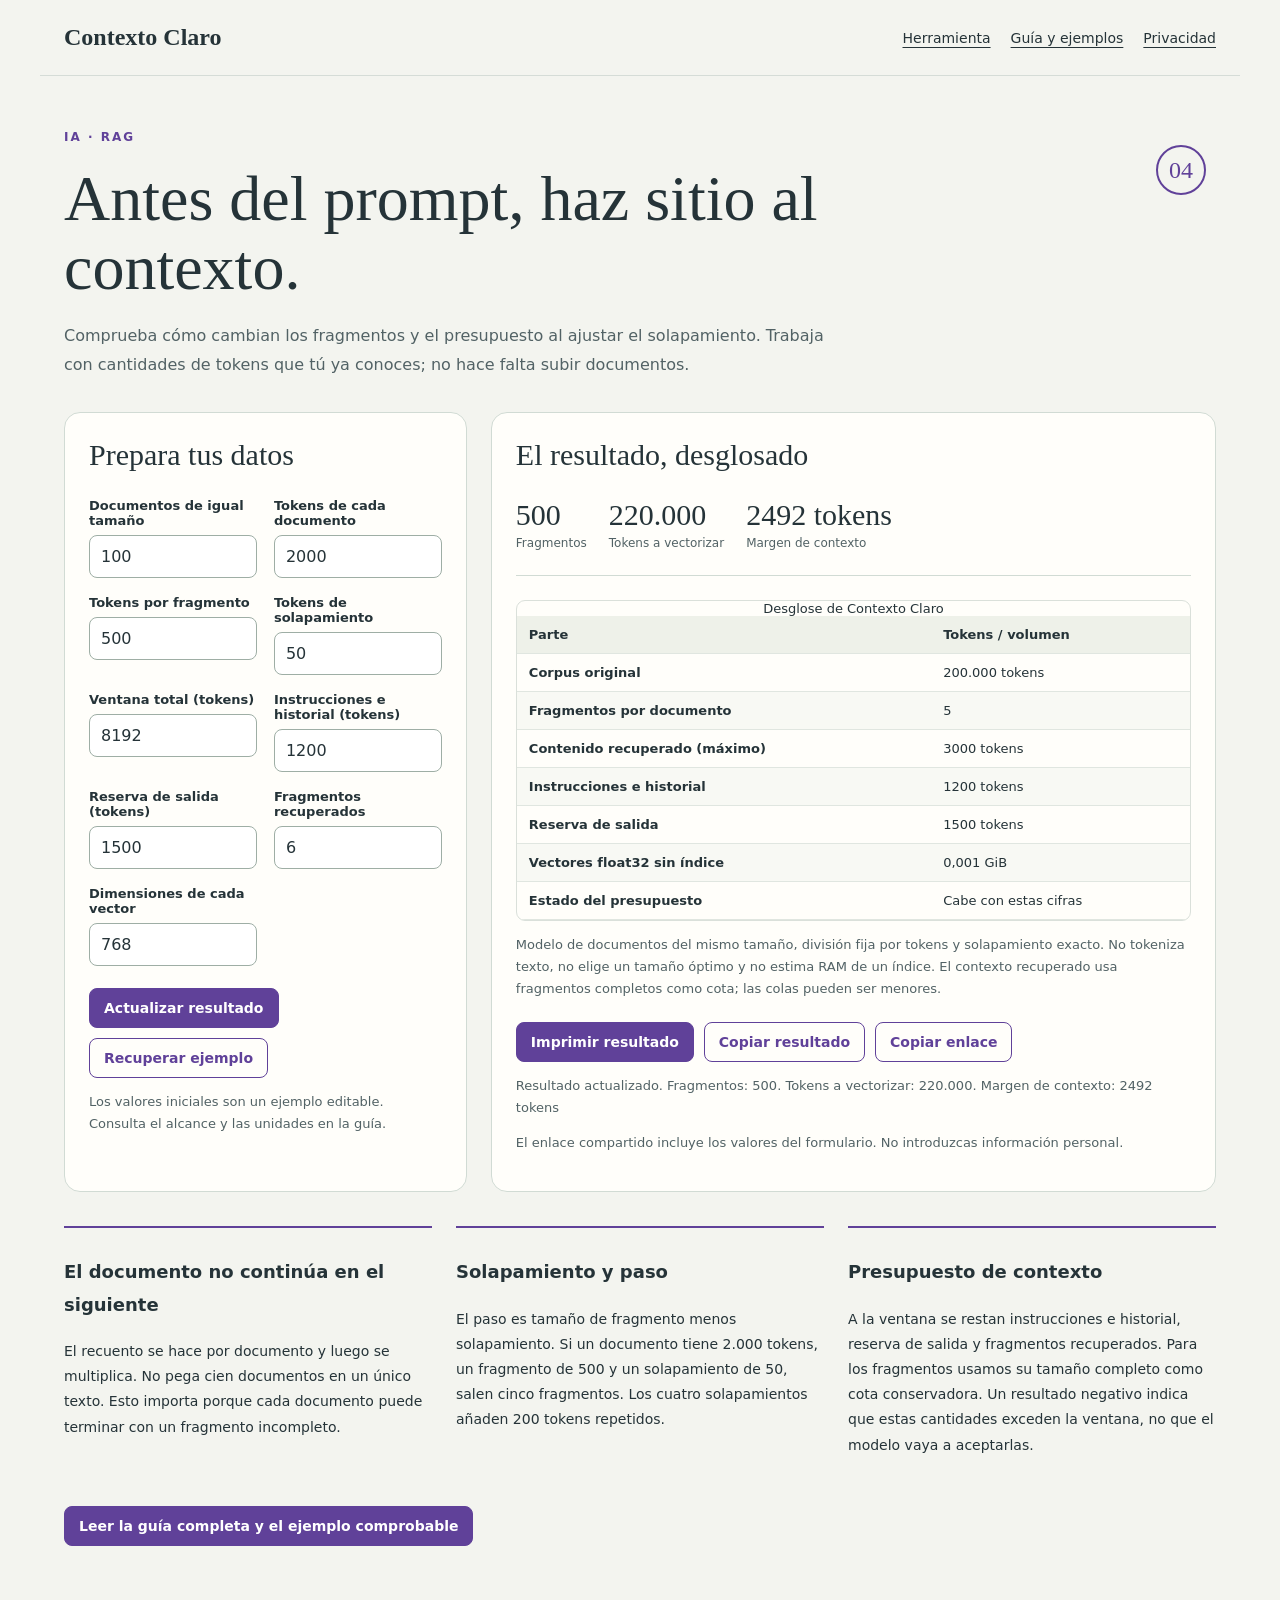
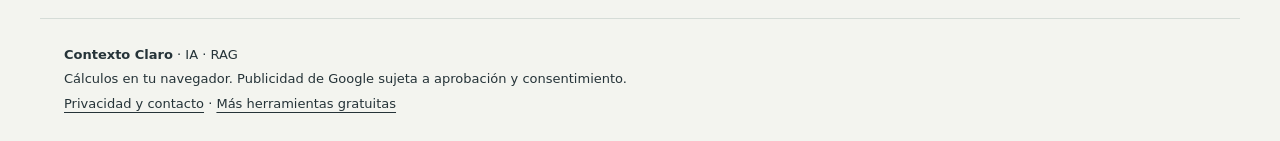
==== index.html @ 52e4f942 "Publicar Contexto Claro completa" ====
<!doctype html><html lang="es"><head><meta charset="utf-8"><meta name="viewport" content="width=device-width,initial-scale=1"><meta name="theme-color" content="#604199"><title>Calculadora RAG de fragmentos, solapamiento y contexto | Contexto Claro</title><meta name="description" content="Desglosa fragmentos RAG, tokens repetidos, vectores brutos y presupuesto de contexto. Parámetros explícitos, sin enviar documentos ni llamar a una IA."><link rel="canonical" href="https://ilga25.github.io/contexto-claro/"><link rel="icon" href="favicon.svg" type="image/svg+xml"><link rel="stylesheet" href="style.css"><style>:root{--accent:#604199}</style><script async src="https://pagead2.googlesyndication.com/pagead/js/adsbygoogle.js?client=ca-pub-2632653491273997" crossorigin="anonymous"></script><script src="privacy-options.js" defer></script><script src="math.js" defer></script><script src="app.js" defer></script><script id="tool-config" type="application/json">{"slug": "contexto-claro", "name": "Contexto Claro", "kind": "rag", "category": "IA · RAG", "color": "#604199", "title": "Calculadora RAG de fragmentos, solapamiento y contexto", "description": "Desglosa fragmentos RAG, tokens repetidos, vectores brutos y presupuesto de contexto. Parámetros explícitos, sin enviar documentos ni llamar a una IA.", "hero": "Antes del prompt, haz sitio al contexto.", "intro": "Comprueba cómo cambian los fragmentos y el presupuesto al ajustar el solapamiento. Trabaja con cantidades de tokens que tú ya conoces; no hace falta subir documentos.", "fields": [["documents", "Documentos de igual tamaño", 100, 1, 1000000, 1], ["tokens", "Tokens de cada documento", 2000, 1, 10000000, 1], ["chunk", "Tokens por fragmento", 500, 1, 100000, 1], ["overlap", "Tokens de solapamiento", 50, 0, 99999, 1], ["window", "Ventana total (tokens)", 8192, 1, 10000000, 1], ["fixed", "Instrucciones e historial (tokens)", 1200, 0, 10000000, 1], ["output", "Reserva de salida (tokens)", 1500, 0, 10000000, 1], ["topk", "Fragmentos recuperados", 6, 0, 10000, 1], ["dim", "Dimensiones de cada vector", 768, 1, 65536, 1]], "guide": [["El documento no continúa en el siguiente", "El recuento se hace por documento y luego se multiplica. No pega cien documentos en un único texto. Esto importa porque cada documento puede terminar con un fragmento incompleto."], ["Solapamiento y paso", "El paso es tamaño de fragmento menos solapamiento. Si un documento tiene 2.000 tokens, un fragmento de 500 y un solapamiento de 50, salen cinco fragmentos. Los cuatro solapamientos añaden 200 tokens repetidos."], ["Presupuesto de contexto", "A la ventana se restan instrucciones e historial, reserva de salida y fragmentos recuperados. Para los fragmentos usamos su tamaño completo como cota conservadora. Un resultado negativo indica que estas cantidades exceden la ventana, no que el modelo vaya a aceptarlas."], ["Vectores no equivalen a memoria del servicio", "El volumen mostrado multiplica número de fragmentos, dimensión y cuatro bytes por componente float32. No incluye el índice, metadatos, copias, compresión, cachés o memoria del motor de búsqueda. Tampoco calcula costes."], ["Tokens reales, no palabras aproximadas", "Utiliza el recuento del tokenizador y modelo de tu sistema. No existe una equivalencia universal entre palabras y tokens. El cálculo no propone un tamaño óptimo ni comprueba la calidad de recuperación."], ["Ejemplo comprobable", "Cien documentos de 2.000 tokens con fragmentos de 500 y solapamiento de 50 generan 500 fragmentos y 220.000 tokens para vectorizar. Con top-k 6, el contenido recuperado reserva como máximo 3.000 tokens."]]}</script><script type="application/ld+json">{"@context": "https://schema.org", "@type": "WebApplication", "name": "Contexto Claro", "url": "https://ilga25.github.io/contexto-claro/", "description": "Desglosa fragmentos RAG, tokens repetidos, vectores brutos y presupuesto de contexto. Parámetros explícitos, sin enviar documentos ni llamar a una IA.", "inLanguage": "es", "operatingSystem": "Any", "applicationCategory": "UtilitiesApplication", "offers": {"@type": "Offer", "price": "0", "priceCurrency": "EUR"}}</script></head><body><a href="#main" class="skip">Saltar al contenido</a><header><a href="./">Contexto Claro</a><nav aria-label="Principal"><a href="./">Herramienta</a><a href="guia.html">Guía y ejemplos</a><a href="privacidad.html">Privacidad</a></nav></header><main id="main"><section class="hero"><div class="badge" aria-hidden="true">04</div><p class="eyebrow">IA · RAG</p><h1>Antes del prompt, haz sitio al contexto.</h1><p class="intro">Comprueba cómo cambian los fragmentos y el presupuesto al ajustar el solapamiento. Trabaja con cantidades de tokens que tú ya conoces; no hace falta subir documentos.</p></section><div class="workspace"><section class="panel inputs"><h2>Prepara tus datos</h2><form id="form"><div class="fields"><label class="field">Documentos de igual tamaño<input id="documents" type="number" min="1" max="1000000" step="1" value="100" required></label><label class="field">Tokens de cada documento<input id="tokens" type="number" min="1" max="10000000" step="1" value="2000" required></label><label class="field">Tokens por fragmento<input id="chunk" type="number" min="1" max="100000" step="1" value="500" required></label><label class="field">Tokens de solapamiento<input id="overlap" type="number" min="0" max="99999" step="1" value="50" required></label><label class="field">Ventana total (tokens)<input id="window" type="number" min="1" max="10000000" step="1" value="8192" required></label><label class="field">Instrucciones e historial (tokens)<input id="fixed" type="number" min="0" max="10000000" step="1" value="1200" required></label><label class="field">Reserva de salida (tokens)<input id="output" type="number" min="0" max="10000000" step="1" value="1500" required></label><label class="field">Fragmentos recuperados<input id="topk" type="number" min="0" max="10000" step="1" value="6" required></label><label class="field">Dimensiones de cada vector<input id="dim" type="number" min="1" max="65536" step="1" value="768" required></label></div><div class="actions"><button type="submit">Actualizar resultado</button><button id="reset" class="secondary" type="button">Recuperar ejemplo</button></div></form><p class="small">Los valores iniciales son un ejemplo editable. Consulta el alcance y las unidades en la guía.</p></section><section class="panel output"><h2>El resultado, desglosado</h2><noscript>Activa JavaScript para utilizar la herramienta. La guía se puede consultar sin JavaScript.</noscript><p id="error" role="alert" hidden></p><div id="result"><div id="metrics" class="metrics"></div><div class="table-wrap"><table><caption>Desglose de Contexto Claro</caption><thead><tr id="head-row"></tr></thead><tbody id="body-rows"></tbody></table></div><p id="note" class="small"></p></div><div class="actions"><button id="print" type="button">Imprimir resultado</button><button id="copy" type="button" class="secondary">Copiar resultado</button><button id="share" type="button" class="secondary">Copiar enlace</button></div><p id="feedback" role="status" class="small"></p><textarea id="copy-field" aria-label="Contenido para copiar" readonly hidden></textarea><p id="status" role="status" class="small"></p><p class="small share-note">El enlace compartido incluye los valores del formulario. No introduzcas información personal.</p></section></div><section class="cards"><article><h3>El documento no continúa en el siguiente</h3><p>El recuento se hace por documento y luego se multiplica. No pega cien documentos en un único texto. Esto importa porque cada documento puede terminar con un fragmento incompleto.</p></article><article><h3>Solapamiento y paso</h3><p>El paso es tamaño de fragmento menos solapamiento. Si un documento tiene 2.000 tokens, un fragmento de 500 y un solapamiento de 50, salen cinco fragmentos. Los cuatro solapamientos añaden 200 tokens repetidos.</p></article><article><h3>Presupuesto de contexto</h3><p>A la ventana se restan instrucciones e historial, reserva de salida y fragmentos recuperados. Para los fragmentos usamos su tamaño completo como cota conservadora. Un resultado negativo indica que estas cantidades exceden la ventana, no que el modelo vaya a aceptarlas.</p></article></section><p class="guide-link"><a class="button" href="guia.html">Leer la guía completa y el ejemplo comprobable</a></p></main><footer><strong>Contexto Claro</strong> · IA · RAG<br>Cálculos en tu navegador. Publicidad de Google sujeta a aprobación y consentimiento.<br><a href="privacidad.html">Privacidad y contacto</a> · <a href="https://ilga25.github.io/herramientas.html">Más herramientas gratuitas</a><div><button type="button" id="privacy-options" class="secondary" hidden>Opciones de privacidad</button></div></footer></body></html>
---- style.css ----
:root{font-family:system-ui,sans-serif;color:#253338;background:#f3f4ef;font-synthesis:none;--accent:#155e63}*{box-sizing:border-box}body{margin:0}a{color:inherit;text-underline-offset:4px}header,main,footer{max-width:1200px;margin:auto;padding:24px}header{display:flex;justify-content:space-between;align-items:center;gap:20px;border-bottom:1px solid #d5dcd7}header>a{font:700 24px Georgia,serif;text-decoration:none}nav{display:flex;flex-wrap:wrap;gap:20px;font-size:14px}.eyebrow{text-transform:uppercase;letter-spacing:2px;font-size:12px;color:var(--accent);font-weight:750;margin-top:30px}h1{font:clamp(40px,5vw,65px)/1.08 Georgia,serif;font-weight:400;max-width:900px;margin:20px 0}h2{font:30px/1.2 Georgia,serif}h3{font-size:18px}.intro{max-width:760px;line-height:1.8;color:#526265}.hero{position:relative;padding-right:70px}.badge{position:absolute;right:10px;top:15px;width:50px;height:50px;border:2px solid var(--accent);color:var(--accent);border-radius:50%;display:grid;place-items:center;font:24px Georgia,serif}.workspace{display:grid;grid-template-columns:minmax(300px,.75fr) minmax(430px,1.35fr);gap:24px;margin:32px 0}.panel{min-width:0;background:#fffefa;border:1px solid #d1dbd4;border-radius:16px;padding:24px}.panel h2{margin-top:0}.fields{display:grid;grid-template-columns:1fr 1fr;gap:17px}.field{font-size:13px;font-weight:650;display:block}.field input,.field select,.field textarea{display:block;width:100%;min-width:0;margin:7px 0 0;border:1px solid #9eaea5;border-radius:8px;background:white;font:16px system-ui;color:#253338;padding:11px}.field textarea{min-height:240px;resize:vertical;font:14px/1.6 ui-monospace,monospace}.text-field{grid-column:1/-1}input:focus,textarea:focus,button:focus-visible{outline:3px solid color-mix(in srgb,var(--accent) 35%,white);outline-offset:2px}.actions{display:flex;gap:10px;flex-wrap:wrap;margin-top:22px}button,.button{border:1px solid var(--accent);border-radius:8px;background:var(--accent);color:white;padding:11px 14px;font:600 14px system-ui;cursor:pointer;text-decoration:none;display:inline-block}button.secondary{background:transparent;color:var(--accent)}button:disabled{opacity:.45;cursor:default}.small{font-size:13px;line-height:1.7;color:#526265}.metrics{display:flex;flex-wrap:wrap;gap:22px;padding:0 0 24px;border-bottom:1px solid #d1dbd4;margin-bottom:24px}.metrics div{max-width:100%}.metrics strong{display:block;font:30px Georgia,serif;overflow-wrap:anywhere}.metrics span{font-size:12px;color:#526265}.table-wrap{overflow:auto;max-height:680px;border:1px solid #dae0da;border-radius:9px}table{border-collapse:collapse;width:100%;font-size:13px}th,td{border-bottom:1px solid #e0e6e0;padding:11px 12px;text-align:left;vertical-align:top}thead{background:#eef1e9;position:sticky;top:0}tbody th{font-weight:600}tbody tr:nth-child(even){background:#f8f9f4}td{white-space:pre-wrap;overflow-wrap:anywhere;max-width:500px}#error{background:#fbece3;color:#833e20;border-left:4px solid #af5b32;padding:18px;line-height:1.6}#copy-field{width:100%;min-height:100px;font:13px monospace}.reading{max-width:790px;line-height:1.85}.reading h2{margin-top:34px}.cards{display:grid;grid-template-columns:repeat(3,1fr);gap:24px;margin:34px 0}.cards article{border-top:2px solid var(--accent);padding-top:10px;font-size:14px;line-height:1.8}footer{border-top:1px solid #d5dcd7;margin-top:32px;font-size:13px;line-height:1.9}.skip{position:absolute;top:-100px}.skip:focus{top:10px;background:white;padding:14px;z-index:10}[hidden]{display:none!important}.prompt-tool .workspace{grid-template-columns:1fr}.prompt-tool .fields{grid-template-columns:1fr 1fr}.prompt-tool .text-field{grid-column:auto}.prompt-tool .table-wrap td:last-child{min-width:280px;max-width:750px;font-family:ui-monospace,monospace}.prompt-tool .table-wrap{max-height:800px}@media(max-width:850px){.workspace{grid-template-columns:1fr}.cards{grid-template-columns:1fr}.prompt-tool .fields{grid-template-columns:1fr}.hero{padding-right:0}.badge{display:none}header{align-items:flex-start;flex-direction:column}h1{font-size:43px}}@media(max-width:420px){header,main,footer{padding:18px}.panel{padding:17px}.fields{grid-template-columns:1fr}nav{gap:14px}}@media print{body{background:white}header,footer,.hero,.inputs,.actions,.small.share-note,.cards,#feedback,#copy-field,.guide-link{display:none}.workspace{display:block}.panel{border:0;padding:0}.table-wrap{max-height:none;overflow:visible;border:0}thead{position:static}tr{break-inside:avoid}table{font-size:10px}main{padding:0}.metrics strong{font-size:24px}}
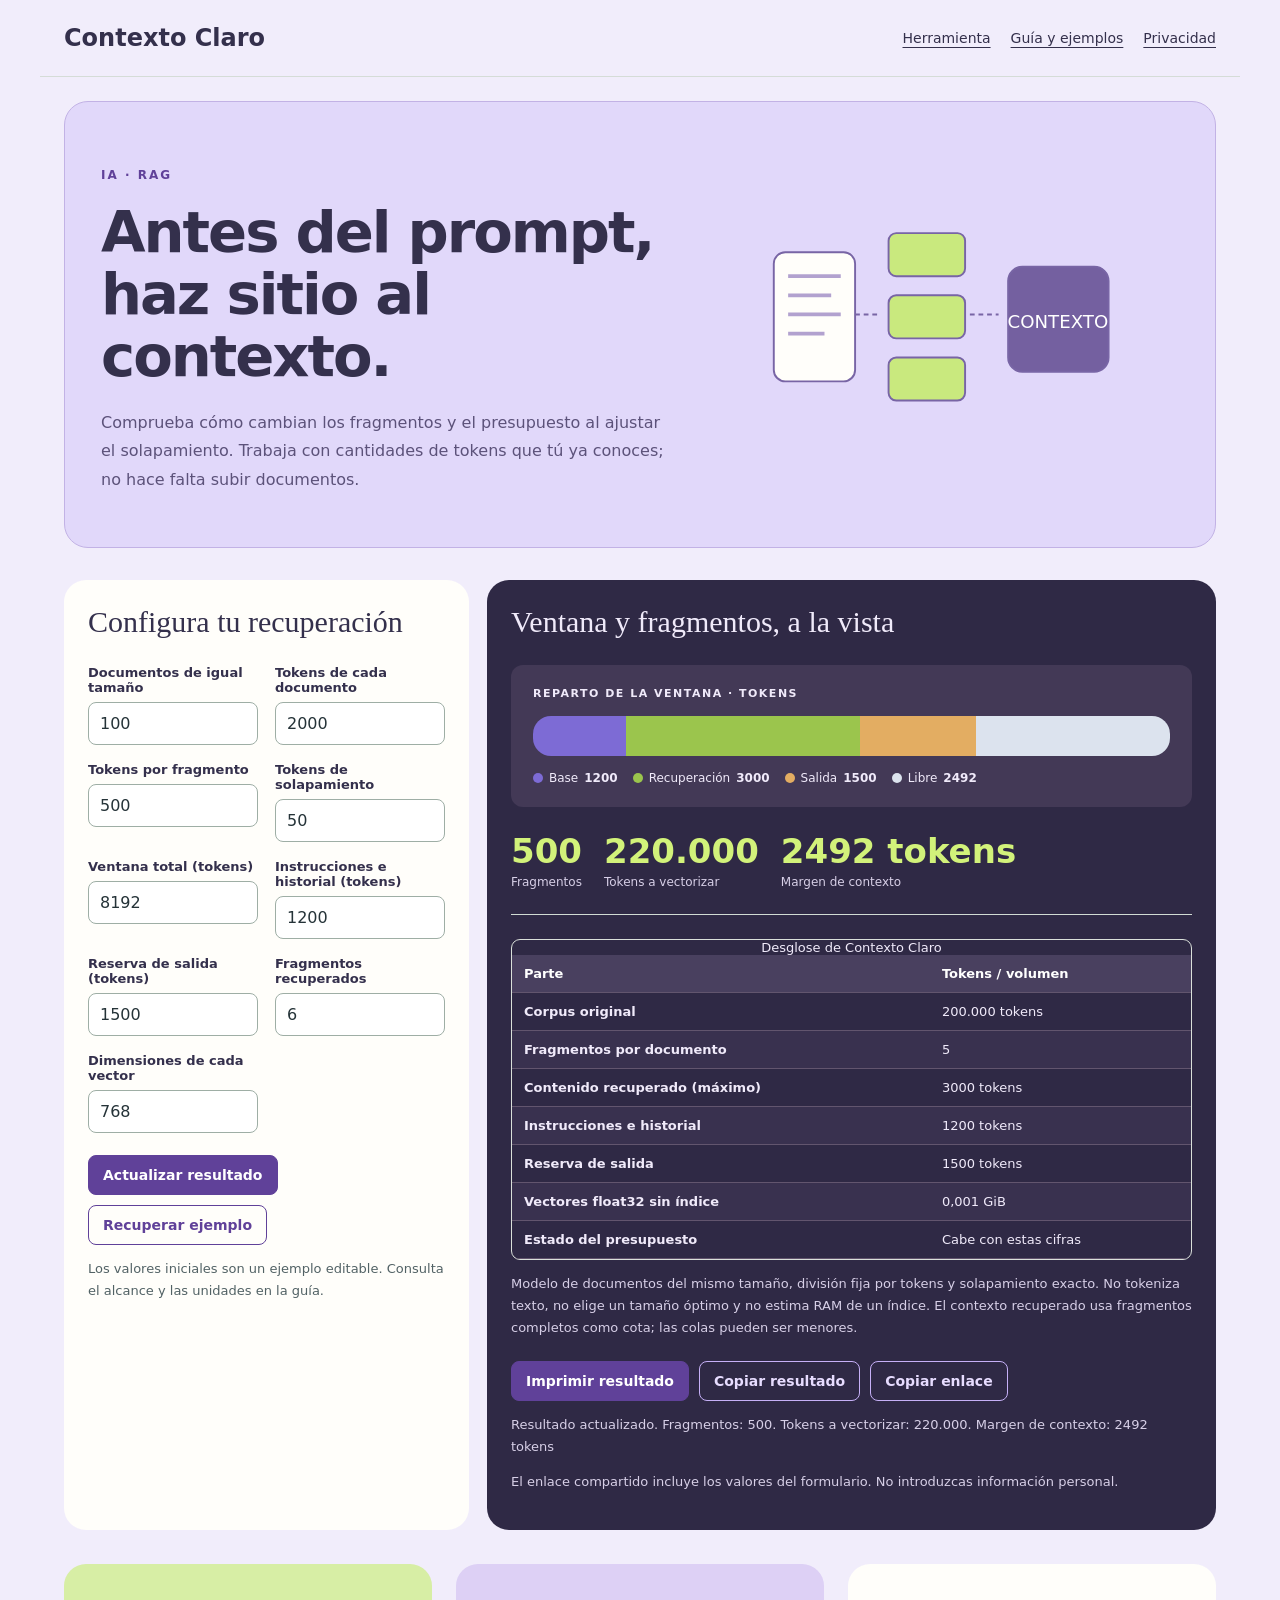
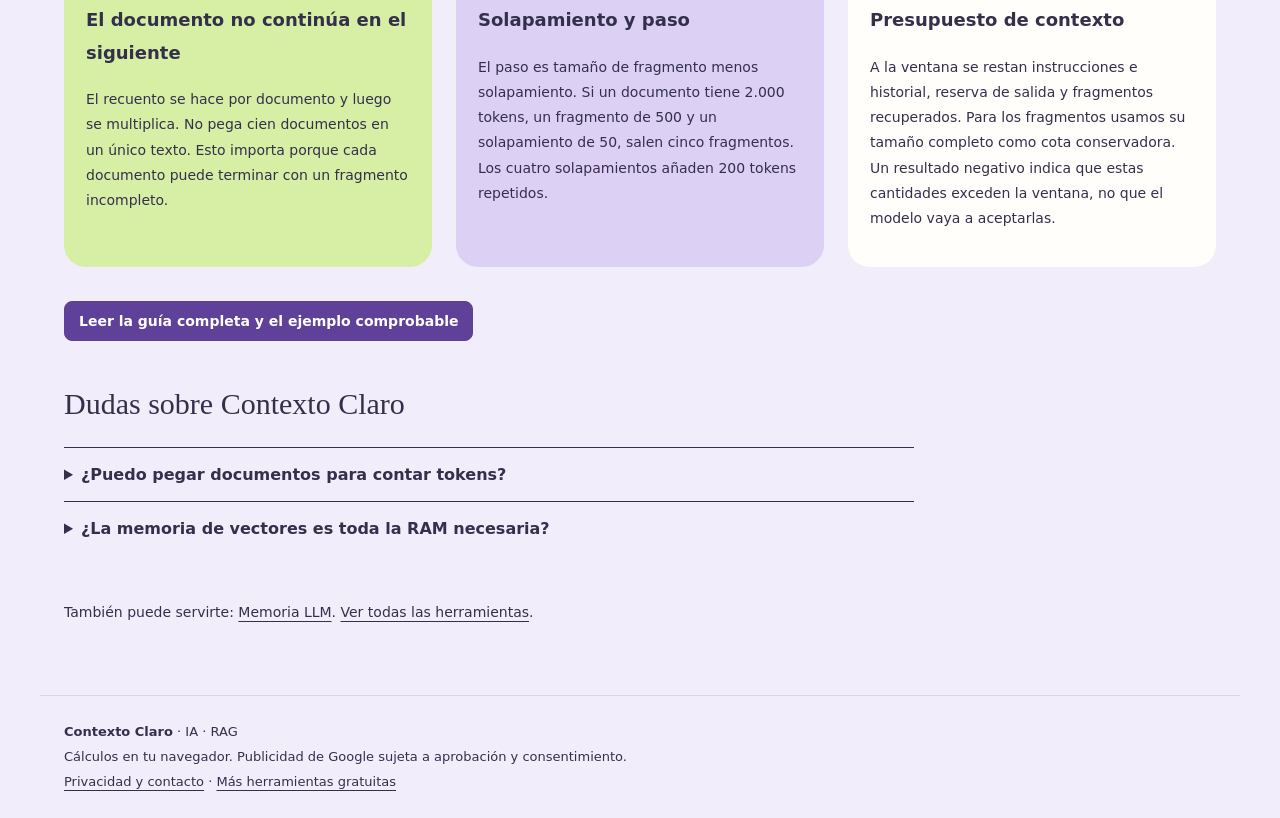
==== commit a77cbc5a: "Identidad visual y SEO de Contexto Claro" ====
--- a/index.html
+++ b/index.html
@@ -1 +1 @@
-<!doctype html><html lang="es"><head><meta charset="utf-8"><meta name="viewport" content="width=device-width,initial-scale=1"><meta name="theme-color" content="#604199"><title>Calculadora RAG de fragmentos, solapamiento y contexto | Contexto Claro</title><meta name="description" content="Desglosa fragmentos RAG, tokens repetidos, vectores brutos y presupuesto de contexto. Parámetros explícitos, sin enviar documentos ni llamar a una IA."><link rel="canonical" href="https://ilga25.github.io/contexto-claro/"><link rel="icon" href="favicon.svg" type="image/svg+xml"><link rel="stylesheet" href="style.css"><style>:root{--accent:#604199}</style><script async src="https://pagead2.googlesyndication.com/pagead/js/adsbygoogle.js?client=ca-pub-2632653491273997" crossorigin="anonymous"></script><script src="privacy-options.js" defer></script><script src="math.js" defer></script><script src="app.js" defer></script><script id="tool-config" type="application/json">{"slug": "contexto-claro", "name": "Contexto Claro", "kind": "rag", "category": "IA · RAG", "color": "#604199", "title": "Calculadora RAG de fragmentos, solapamiento y contexto", "description": "Desglosa fragmentos RAG, tokens repetidos, vectores brutos y presupuesto de contexto. Parámetros explícitos, sin enviar documentos ni llamar a una IA.", "hero": "Antes del prompt, haz sitio al contexto.", "intro": "Comprueba cómo cambian los fragmentos y el presupuesto al ajustar el solapamiento. Trabaja con cantidades de tokens que tú ya conoces; no hace falta subir documentos.", "fields": [["documents", "Documentos de igual tamaño", 100, 1, 1000000, 1], ["tokens", "Tokens de cada documento", 2000, 1, 10000000, 1], ["chunk", "Tokens por fragmento", 500, 1, 100000, 1], ["overlap", "Tokens de solapamiento", 50, 0, 99999, 1], ["window", "Ventana total (tokens)", 8192, 1, 10000000, 1], ["fixed", "Instrucciones e historial (tokens)", 1200, 0, 10000000, 1], ["output", "Reserva de salida (tokens)", 1500, 0, 10000000, 1], ["topk", "Fragmentos recuperados", 6, 0, 10000, 1], ["dim", "Dimensiones de cada vector", 768, 1, 65536, 1]], "guide": [["El documento no continúa en el siguiente", "El recuento se hace por documento y luego se multiplica. No pega cien documentos en un único texto. Esto importa porque cada documento puede terminar con un fragmento incompleto."], ["Solapamiento y paso", "El paso es tamaño de fragmento menos solapamiento. Si un documento tiene 2.000 tokens, un fragmento de 500 y un solapamiento de 50, salen cinco fragmentos. Los cuatro solapamientos añaden 200 tokens repetidos."], ["Presupuesto de contexto", "A la ventana se restan instrucciones e historial, reserva de salida y fragmentos recuperados. Para los fragmentos usamos su tamaño completo como cota conservadora. Un resultado negativo indica que estas cantidades exceden la ventana, no que el modelo vaya a aceptarlas."], ["Vectores no equivalen a memoria del servicio", "El volumen mostrado multiplica número de fragmentos, dimensión y cuatro bytes por componente float32. No incluye el índice, metadatos, copias, compresión, cachés o memoria del motor de búsqueda. Tampoco calcula costes."], ["Tokens reales, no palabras aproximadas", "Utiliza el recuento del tokenizador y modelo de tu sistema. No existe una equivalencia universal entre palabras y tokens. El cálculo no propone un tamaño óptimo ni comprueba la calidad de recuperación."], ["Ejemplo comprobable", "Cien documentos de 2.000 tokens con fragmentos de 500 y solapamiento de 50 generan 500 fragmentos y 220.000 tokens para vectorizar. Con top-k 6, el contenido recuperado reserva como máximo 3.000 tokens."]]}</script><script type="application/ld+json">{"@context": "https://schema.org", "@type": "WebApplication", "name": "Contexto Claro", "url": "https://ilga25.github.io/contexto-claro/", "description": "Desglosa fragmentos RAG, tokens repetidos, vectores brutos y presupuesto de contexto. Parámetros explícitos, sin enviar documentos ni llamar a una IA.", "inLanguage": "es", "operatingSystem": "Any", "applicationCategory": "UtilitiesApplication", "offers": {"@type": "Offer", "price": "0", "priceCurrency": "EUR"}}</script></head><body><a href="#main" class="skip">Saltar al contenido</a><header><a href="./">Contexto Claro</a><nav aria-label="Principal"><a href="./">Herramienta</a><a href="guia.html">Guía y ejemplos</a><a href="privacidad.html">Privacidad</a></nav></header><main id="main"><section class="hero"><div class="badge" aria-hidden="true">04</div><p class="eyebrow">IA · RAG</p><h1>Antes del prompt, haz sitio al contexto.</h1><p class="intro">Comprueba cómo cambian los fragmentos y el presupuesto al ajustar el solapamiento. Trabaja con cantidades de tokens que tú ya conoces; no hace falta subir documentos.</p></section><div class="workspace"><section class="panel inputs"><h2>Prepara tus datos</h2><form id="form"><div class="fields"><label class="field">Documentos de igual tamaño<input id="documents" type="number" min="1" max="1000000" step="1" value="100" required></label><label class="field">Tokens de cada documento<input id="tokens" type="number" min="1" max="10000000" step="1" value="2000" required></label><label class="field">Tokens por fragmento<input id="chunk" type="number" min="1" max="100000" step="1" value="500" required></label><label class="field">Tokens de solapamiento<input id="overlap" type="number" min="0" max="99999" step="1" value="50" required></label><label class="field">Ventana total (tokens)<input id="window" type="number" min="1" max="10000000" step="1" value="8192" required></label><label class="field">Instrucciones e historial (tokens)<input id="fixed" type="number" min="0" max="10000000" step="1" value="1200" required></label><label class="field">Reserva de salida (tokens)<input id="output" type="number" min="0" max="10000000" step="1" value="1500" required></label><label class="field">Fragmentos recuperados<input id="topk" type="number" min="0" max="10000" step="1" value="6" required></label><label class="field">Dimensiones de cada vector<input id="dim" type="number" min="1" max="65536" step="1" value="768" required></label></div><div class="actions"><button type="submit">Actualizar resultado</button><button id="reset" class="secondary" type="button">Recuperar ejemplo</button></div></form><p class="small">Los valores iniciales son un ejemplo editable. Consulta el alcance y las unidades en la guía.</p></section><section class="panel output"><h2>El resultado, desglosado</h2><noscript>Activa JavaScript para utilizar la herramienta. La guía se puede consultar sin JavaScript.</noscript><p id="error" role="alert" hidden></p><div id="result"><div id="metrics" class="metrics"></div><div class="table-wrap"><table><caption>Desglose de Contexto Claro</caption><thead><tr id="head-row"></tr></thead><tbody id="body-rows"></tbody></table></div><p id="note" class="small"></p></div><div class="actions"><button id="print" type="button">Imprimir resultado</button><button id="copy" type="button" class="secondary">Copiar resultado</button><button id="share" type="button" class="secondary">Copiar enlace</button></div><p id="feedback" role="status" class="small"></p><textarea id="copy-field" aria-label="Contenido para copiar" readonly hidden></textarea><p id="status" role="status" class="small"></p><p class="small share-note">El enlace compartido incluye los valores del formulario. No introduzcas información personal.</p></section></div><section class="cards"><article><h3>El documento no continúa en el siguiente</h3><p>El recuento se hace por documento y luego se multiplica. No pega cien documentos en un único texto. Esto importa porque cada documento puede terminar con un fragmento incompleto.</p></article><article><h3>Solapamiento y paso</h3><p>El paso es tamaño de fragmento menos solapamiento. Si un documento tiene 2.000 tokens, un fragmento de 500 y un solapamiento de 50, salen cinco fragmentos. Los cuatro solapamientos añaden 200 tokens repetidos.</p></article><article><h3>Presupuesto de contexto</h3><p>A la ventana se restan instrucciones e historial, reserva de salida y fragmentos recuperados. Para los fragmentos usamos su tamaño completo como cota conservadora. Un resultado negativo indica que estas cantidades exceden la ventana, no que el modelo vaya a aceptarlas.</p></article></section><p class="guide-link"><a class="button" href="guia.html">Leer la guía completa y el ejemplo comprobable</a></p></main><footer><strong>Contexto Claro</strong> · IA · RAG<br>Cálculos en tu navegador. Publicidad de Google sujeta a aprobación y consentimiento.<br><a href="privacidad.html">Privacidad y contacto</a> · <a href="https://ilga25.github.io/herramientas.html">Más herramientas gratuitas</a><div><button type="button" id="privacy-options" class="secondary" hidden>Opciones de privacidad</button></div></footer></body></html>+<!doctype html><html lang="es"><head><meta charset="utf-8"><meta name="viewport" content="width=device-width,initial-scale=1"><meta name="theme-color" content="#604199"><title>Calculadora RAG de fragmentos, solapamiento y contexto | Contexto Claro</title><meta name="description" content="Desglosa fragmentos RAG, tokens repetidos, vectores brutos y presupuesto de contexto. Parámetros explícitos, sin enviar documentos ni llamar a una IA."><link rel="canonical" href="https://ilga25.github.io/contexto-claro/"><link rel="icon" href="favicon.svg" type="image/svg+xml"><link rel="stylesheet" href="style.css"><style>:root{--accent:#604199}</style><script async src="https://pagead2.googlesyndication.com/pagead/js/adsbygoogle.js?client=ca-pub-2632653491273997" crossorigin="anonymous"></script><script src="privacy-options.js" defer></script><script src="math.js" defer></script><script src="app.js" defer></script><script id="tool-config" type="application/json">{"slug": "contexto-claro", "name": "Contexto Claro", "kind": "rag", "category": "IA · RAG", "color": "#604199", "title": "Calculadora RAG de fragmentos, solapamiento y contexto", "description": "Desglosa fragmentos RAG, tokens repetidos, vectores brutos y presupuesto de contexto. Parámetros explícitos, sin enviar documentos ni llamar a una IA.", "hero": "Antes del prompt, haz sitio al contexto.", "intro": "Comprueba cómo cambian los fragmentos y el presupuesto al ajustar el solapamiento. Trabaja con cantidades de tokens que tú ya conoces; no hace falta subir documentos.", "fields": [["documents", "Documentos de igual tamaño", 100, 1, 1000000, 1], ["tokens", "Tokens de cada documento", 2000, 1, 10000000, 1], ["chunk", "Tokens por fragmento", 500, 1, 100000, 1], ["overlap", "Tokens de solapamiento", 50, 0, 99999, 1], ["window", "Ventana total (tokens)", 8192, 1, 10000000, 1], ["fixed", "Instrucciones e historial (tokens)", 1200, 0, 10000000, 1], ["output", "Reserva de salida (tokens)", 1500, 0, 10000000, 1], ["topk", "Fragmentos recuperados", 6, 0, 10000, 1], ["dim", "Dimensiones de cada vector", 768, 1, 65536, 1]], "guide": [["El documento no continúa en el siguiente", "El recuento se hace por documento y luego se multiplica. No pega cien documentos en un único texto. Esto importa porque cada documento puede terminar con un fragmento incompleto."], ["Solapamiento y paso", "El paso es tamaño de fragmento menos solapamiento. Si un documento tiene 2.000 tokens, un fragmento de 500 y un solapamiento de 50, salen cinco fragmentos. Los cuatro solapamientos añaden 200 tokens repetidos."], ["Presupuesto de contexto", "A la ventana se restan instrucciones e historial, reserva de salida y fragmentos recuperados. Para los fragmentos usamos su tamaño completo como cota conservadora. Un resultado negativo indica que estas cantidades exceden la ventana, no que el modelo vaya a aceptarlas."], ["Vectores no equivalen a memoria del servicio", "El volumen mostrado multiplica número de fragmentos, dimensión y cuatro bytes por componente float32. No incluye el índice, metadatos, copias, compresión, cachés o memoria del motor de búsqueda. Tampoco calcula costes."], ["Tokens reales, no palabras aproximadas", "Utiliza el recuento del tokenizador y modelo de tu sistema. No existe una equivalencia universal entre palabras y tokens. El cálculo no propone un tamaño óptimo ni comprueba la calidad de recuperación."], ["Ejemplo comprobable", "Cien documentos de 2.000 tokens con fragmentos de 500 y solapamiento de 50 generan 500 fragmentos y 220.000 tokens para vectorizar. Con top-k 6, el contenido recuperado reserva como máximo 3.000 tokens."]]}</script><script type="application/ld+json">{"@context": "https://schema.org", "@type": "WebApplication", "name": "Contexto Claro", "url": "https://ilga25.github.io/contexto-claro/", "description": "Desglosa fragmentos RAG, tokens repetidos, vectores brutos y presupuesto de contexto. Parámetros explícitos, sin enviar documentos ni llamar a una IA.", "inLanguage": "es", "operatingSystem": "Any", "applicationCategory": "UtilitiesApplication", "offers": {"@type": "Offer", "price": "0", "priceCurrency": "EUR"}}</script><meta property="og:type" content="website"><meta property="og:locale" content="es_ES"><meta property="og:url" content="https://ilga25.github.io/contexto-claro/"><meta property="og:title" content="Calculadora RAG de fragmentos, solapamiento y contexto | Contexto Claro"><meta name="twitter:card" content="summary"><meta property="og:description" content="Desglosa fragmentos RAG, tokens repetidos, vectores brutos y presupuesto de contexto. Parámetros explícitos, sin enviar documentos ni llamar a una IA."></head><body class="theme-rag"><a href="#main" class="skip">Saltar al contenido</a><header><a href="./">Contexto Claro</a><nav aria-label="Principal"><a href="./">Herramienta</a><a href="guia.html">Guía y ejemplos</a><a href="privacidad.html">Privacidad</a></nav></header><main id="main"><section class="hero"><div class="hero-copy"><p class="eyebrow">IA · RAG</p><h1>Antes del prompt, haz sitio al contexto.</h1><p class="intro">Comprueba cómo cambian los fragmentos y el presupuesto al ajustar el solapamiento. Trabaja con cantidades de tokens que tú ya conoces; no hace falta subir documentos.</p></div><div class="brand-art" aria-hidden="true"><svg viewBox="0 0 400 230"><g stroke="#7865a5" stroke-width="2"><rect x="25" y="40" width="85" height="135" rx="12" fill="#fffefa"/><rect x="145" y="20" width="80" height="45" rx="8" fill="#c9e97e"/><rect x="145" y="85" width="80" height="45" rx="8" fill="#c9e97e"/><rect x="145" y="150" width="80" height="45" rx="8" fill="#c9e97e"/><rect x="270" y="55" width="105" height="110" rx="15" fill="#7460a0"/><path d="M110 105h25M230 105h30" stroke-dasharray="5 4"/></g><path d="M40 65h55M40 85h45M40 105h55M40 125h38" stroke="#b2a2cf" stroke-width="4"/><text x="322" y="119" fill="white" text-anchor="middle" font-size="19">CONTEXTO</text></svg></div></section><div class="workspace"><section class="panel inputs"><h2>Configura tu recuperación</h2><form id="form"><div class="fields"><label class="field">Documentos de igual tamaño<input id="documents" type="number" min="1" max="1000000" step="1" value="100" required></label><label class="field">Tokens de cada documento<input id="tokens" type="number" min="1" max="10000000" step="1" value="2000" required></label><label class="field">Tokens por fragmento<input id="chunk" type="number" min="1" max="100000" step="1" value="500" required></label><label class="field">Tokens de solapamiento<input id="overlap" type="number" min="0" max="99999" step="1" value="50" required></label><label class="field">Ventana total (tokens)<input id="window" type="number" min="1" max="10000000" step="1" value="8192" required></label><label class="field">Instrucciones e historial (tokens)<input id="fixed" type="number" min="0" max="10000000" step="1" value="1200" required></label><label class="field">Reserva de salida (tokens)<input id="output" type="number" min="0" max="10000000" step="1" value="1500" required></label><label class="field">Fragmentos recuperados<input id="topk" type="number" min="0" max="10000" step="1" value="6" required></label><label class="field">Dimensiones de cada vector<input id="dim" type="number" min="1" max="65536" step="1" value="768" required></label></div><div class="actions"><button type="submit">Actualizar resultado</button><button id="reset" class="secondary" type="button">Recuperar ejemplo</button></div></form><p class="small">Los valores iniciales son un ejemplo editable. Consulta el alcance y las unidades en la guía.</p></section><section class="panel output"><h2>Ventana y fragmentos, a la vista</h2><noscript>Activa JavaScript para utilizar la herramienta. La guía se puede consultar sin JavaScript.</noscript><p id="error" role="alert" hidden></p><div id="result"><div id="feature-viz"></div><div id="metrics" class="metrics"></div><div class="table-wrap"><table><caption>Desglose de Contexto Claro</caption><thead><tr id="head-row"></tr></thead><tbody id="body-rows"></tbody></table></div><p id="note" class="small"></p></div><div class="actions"><button id="print" type="button">Imprimir resultado</button><button id="copy" type="button" class="secondary">Copiar resultado</button><button id="share" type="button" class="secondary">Copiar enlace</button></div><p id="feedback" role="status" class="small"></p><textarea id="copy-field" aria-label="Contenido para copiar" readonly hidden></textarea><p id="status" role="status" class="small"></p><p class="small share-note">El enlace compartido incluye los valores del formulario. No introduzcas información personal.</p></section></div><section class="cards"><article><h3>El documento no continúa en el siguiente</h3><p>El recuento se hace por documento y luego se multiplica. No pega cien documentos en un único texto. Esto importa porque cada documento puede terminar con un fragmento incompleto.</p></article><article><h3>Solapamiento y paso</h3><p>El paso es tamaño de fragmento menos solapamiento. Si un documento tiene 2.000 tokens, un fragmento de 500 y un solapamiento de 50, salen cinco fragmentos. Los cuatro solapamientos añaden 200 tokens repetidos.</p></article><article><h3>Presupuesto de contexto</h3><p>A la ventana se restan instrucciones e historial, reserva de salida y fragmentos recuperados. Para los fragmentos usamos su tamaño completo como cota conservadora. Un resultado negativo indica que estas cantidades exceden la ventana, no que el modelo vaya a aceptarlas.</p></article></section><p class="guide-link"><a class="button" href="guia.html">Leer la guía completa y el ejemplo comprobable</a></p><!-- EXTRA IDENTIDAD --><section class="faq-custom"><h2>Dudas sobre Contexto Claro</h2><details><summary>¿Puedo pegar documentos para contar tokens?</summary><p>Esta herramienta utiliza cantidades numéricas, no tokeniza documentos. Usa el tokenizador correspondiente a tu modelo.</p></details><details><summary>¿La memoria de vectores es toda la RAM necesaria?</summary><p>No. Se muestra el almacenamiento bruto float32, sin índice, metadatos, motor ni réplicas.</p></details></section><p class="related-tool">También puede servirte: <a href="https://ilga25.github.io/memoria-llm/">Memoria LLM</a>. <a href="https://ilga25.github.io/herramientas.html">Ver todas las herramientas</a>.</p><!-- FIN EXTRA IDENTIDAD --></main><footer><strong>Contexto Claro</strong> · IA · RAG<br>Cálculos en tu navegador. Publicidad de Google sujeta a aprobación y consentimiento.<br><a href="privacidad.html">Privacidad y contacto</a> · <a href="https://ilga25.github.io/herramientas.html">Más herramientas gratuitas</a><div><button type="button" id="privacy-options" class="secondary" hidden>Opciones de privacidad</button></div></footer></body></html>
--- a/style.css
+++ b/style.css
@@ -1 +1,13 @@
-:root{font-family:system-ui,sans-serif;color:#253338;background:#f3f4ef;font-synthesis:none;--accent:#155e63}*{box-sizing:border-box}body{margin:0}a{color:inherit;text-underline-offset:4px}header,main,footer{max-width:1200px;margin:auto;padding:24px}header{display:flex;justify-content:space-between;align-items:center;gap:20px;border-bottom:1px solid #d5dcd7}header>a{font:700 24px Georgia,serif;text-decoration:none}nav{display:flex;flex-wrap:wrap;gap:20px;font-size:14px}.eyebrow{text-transform:uppercase;letter-spacing:2px;font-size:12px;color:var(--accent);font-weight:750;margin-top:30px}h1{font:clamp(40px,5vw,65px)/1.08 Georgia,serif;font-weight:400;max-width:900px;margin:20px 0}h2{font:30px/1.2 Georgia,serif}h3{font-size:18px}.intro{max-width:760px;line-height:1.8;color:#526265}.hero{position:relative;padding-right:70px}.badge{position:absolute;right:10px;top:15px;width:50px;height:50px;border:2px solid var(--accent);color:var(--accent);border-radius:50%;display:grid;place-items:center;font:24px Georgia,serif}.workspace{display:grid;grid-template-columns:minmax(300px,.75fr) minmax(430px,1.35fr);gap:24px;margin:32px 0}.panel{min-width:0;background:#fffefa;border:1px solid #d1dbd4;border-radius:16px;padding:24px}.panel h2{margin-top:0}.fields{display:grid;grid-template-columns:1fr 1fr;gap:17px}.field{font-size:13px;font-weight:650;display:block}.field input,.field select,.field textarea{display:block;width:100%;min-width:0;margin:7px 0 0;border:1px solid #9eaea5;border-radius:8px;background:white;font:16px system-ui;color:#253338;padding:11px}.field textarea{min-height:240px;resize:vertical;font:14px/1.6 ui-monospace,monospace}.text-field{grid-column:1/-1}input:focus,textarea:focus,button:focus-visible{outline:3px solid color-mix(in srgb,var(--accent) 35%,white);outline-offset:2px}.actions{display:flex;gap:10px;flex-wrap:wrap;margin-top:22px}button,.button{border:1px solid var(--accent);border-radius:8px;background:var(--accent);color:white;padding:11px 14px;font:600 14px system-ui;cursor:pointer;text-decoration:none;display:inline-block}button.secondary{background:transparent;color:var(--accent)}button:disabled{opacity:.45;cursor:default}.small{font-size:13px;line-height:1.7;color:#526265}.metrics{display:flex;flex-wrap:wrap;gap:22px;padding:0 0 24px;border-bottom:1px solid #d1dbd4;margin-bottom:24px}.metrics div{max-width:100%}.metrics strong{display:block;font:30px Georgia,serif;overflow-wrap:anywhere}.metrics span{font-size:12px;color:#526265}.table-wrap{overflow:auto;max-height:680px;border:1px solid #dae0da;border-radius:9px}table{border-collapse:collapse;width:100%;font-size:13px}th,td{border-bottom:1px solid #e0e6e0;padding:11px 12px;text-align:left;vertical-align:top}thead{background:#eef1e9;position:sticky;top:0}tbody th{font-weight:600}tbody tr:nth-child(even){background:#f8f9f4}td{white-space:pre-wrap;overflow-wrap:anywhere;max-width:500px}#error{background:#fbece3;color:#833e20;border-left:4px solid #af5b32;padding:18px;line-height:1.6}#copy-field{width:100%;min-height:100px;font:13px monospace}.reading{max-width:790px;line-height:1.85}.reading h2{margin-top:34px}.cards{display:grid;grid-template-columns:repeat(3,1fr);gap:24px;margin:34px 0}.cards article{border-top:2px solid var(--accent);padding-top:10px;font-size:14px;line-height:1.8}footer{border-top:1px solid #d5dcd7;margin-top:32px;font-size:13px;line-height:1.9}.skip{position:absolute;top:-100px}.skip:focus{top:10px;background:white;padding:14px;z-index:10}[hidden]{display:none!important}.prompt-tool .workspace{grid-template-columns:1fr}.prompt-tool .fields{grid-template-columns:1fr 1fr}.prompt-tool .text-field{grid-column:auto}.prompt-tool .table-wrap td:last-child{min-width:280px;max-width:750px;font-family:ui-monospace,monospace}.prompt-tool .table-wrap{max-height:800px}@media(max-width:850px){.workspace{grid-template-columns:1fr}.cards{grid-template-columns:1fr}.prompt-tool .fields{grid-template-columns:1fr}.hero{padding-right:0}.badge{display:none}header{align-items:flex-start;flex-direction:column}h1{font-size:43px}}@media(max-width:420px){header,main,footer{padding:18px}.panel{padding:17px}.fields{grid-template-columns:1fr}nav{gap:14px}}@media print{body{background:white}header,footer,.hero,.inputs,.actions,.small.share-note,.cards,#feedback,#copy-field,.guide-link{display:none}.workspace{display:block}.panel{border:0;padding:0}.table-wrap{max-height:none;overflow:visible;border:0}thead{position:static}tr{break-inside:avoid}table{font-size:10px}main{padding:0}.metrics strong{font-size:24px}}
+:root{font-family:system-ui,sans-serif;color:#253338;background:#f3f4ef;font-synthesis:none;--accent:#155e63}*{box-sizing:border-box}body{margin:0}a{color:inherit;text-underline-offset:4px}header,main,footer{max-width:1200px;margin:auto;padding:24px}header{display:flex;justify-content:space-between;align-items:center;gap:20px;border-bottom:1px solid #d5dcd7}header>a{font:700 24px Georgia,serif;text-decoration:none}nav{display:flex;flex-wrap:wrap;gap:20px;font-size:14px}.eyebrow{text-transform:uppercase;letter-spacing:2px;font-size:12px;color:var(--accent);font-weight:750;margin-top:30px}h1{font:clamp(40px,5vw,65px)/1.08 Georgia,serif;font-weight:400;max-width:900px;margin:20px 0}h2{font:30px/1.2 Georgia,serif}h3{font-size:18px}.intro{max-width:760px;line-height:1.8;color:#526265}.hero{position:relative;padding-right:70px}.badge{position:absolute;right:10px;top:15px;width:50px;height:50px;border:2px solid var(--accent);color:var(--accent);border-radius:50%;display:grid;place-items:center;font:24px Georgia,serif}.workspace{display:grid;grid-template-columns:minmax(300px,.75fr) minmax(430px,1.35fr);gap:24px;margin:32px 0}.panel{min-width:0;background:#fffefa;border:1px solid #d1dbd4;border-radius:16px;padding:24px}.panel h2{margin-top:0}.fields{display:grid;grid-template-columns:1fr 1fr;gap:17px}.field{font-size:13px;font-weight:650;display:block}.field input,.field select,.field textarea{display:block;width:100%;min-width:0;margin:7px 0 0;border:1px solid #9eaea5;border-radius:8px;background:white;font:16px system-ui;color:#253338;padding:11px}.field textarea{min-height:240px;resize:vertical;font:14px/1.6 ui-monospace,monospace}.text-field{grid-column:1/-1}input:focus,textarea:focus,button:focus-visible{outline:3px solid color-mix(in srgb,var(--accent) 35%,white);outline-offset:2px}.actions{display:flex;gap:10px;flex-wrap:wrap;margin-top:22px}button,.button{border:1px solid var(--accent);border-radius:8px;background:var(--accent);color:white;padding:11px 14px;font:600 14px system-ui;cursor:pointer;text-decoration:none;display:inline-block}button.secondary{background:transparent;color:var(--accent)}button:disabled{opacity:.45;cursor:default}.small{font-size:13px;line-height:1.7;color:#526265}.metrics{display:flex;flex-wrap:wrap;gap:22px;padding:0 0 24px;border-bottom:1px solid #d1dbd4;margin-bottom:24px}.metrics div{max-width:100%}.metrics strong{display:block;font:30px Georgia,serif;overflow-wrap:anywhere}.metrics span{font-size:12px;color:#526265}.table-wrap{overflow:auto;max-height:680px;border:1px solid #dae0da;border-radius:9px}table{border-collapse:collapse;width:100%;font-size:13px}th,td{border-bottom:1px solid #e0e6e0;padding:11px 12px;text-align:left;vertical-align:top}thead{background:#eef1e9;position:sticky;top:0}tbody th{font-weight:600}tbody tr:nth-child(even){background:#f8f9f4}td{white-space:pre-wrap;overflow-wrap:anywhere;max-width:500px}#error{background:#fbece3;color:#833e20;border-left:4px solid #af5b32;padding:18px;line-height:1.6}#copy-field{width:100%;min-height:100px;font:13px monospace}.reading{max-width:790px;line-height:1.85}.reading h2{margin-top:34px}.cards{display:grid;grid-template-columns:repeat(3,1fr);gap:24px;margin:34px 0}.cards article{border-top:2px solid var(--accent);padding-top:10px;font-size:14px;line-height:1.8}footer{border-top:1px solid #d5dcd7;margin-top:32px;font-size:13px;line-height:1.9}.skip{position:absolute;top:-100px}.skip:focus{top:10px;background:white;padding:14px;z-index:10}[hidden]{display:none!important}.prompt-tool .workspace{grid-template-columns:1fr}.prompt-tool .fields{grid-template-columns:1fr 1fr}.prompt-tool .text-field{grid-column:auto}.prompt-tool .table-wrap td:last-child{min-width:280px;max-width:750px;font-family:ui-monospace,monospace}.prompt-tool .table-wrap{max-height:800px}@media(max-width:850px){.workspace{grid-template-columns:1fr}.cards{grid-template-columns:1fr}.prompt-tool .fields{grid-template-columns:1fr}.hero{padding-right:0}.badge{display:none}header{align-items:flex-start;flex-direction:column}h1{font-size:43px}}@media(max-width:420px){header,main,footer{padding:18px}.panel{padding:17px}.fields{grid-template-columns:1fr}nav{gap:14px}}@media print{body{background:white}header,footer,.hero,.inputs,.actions,.small.share-note,.cards,#feedback,#copy-field,.guide-link{display:none}.workspace{display:block}.panel{border:0;padding:0}.table-wrap{max-height:none;overflow:visible;border:0}thead{position:static}tr{break-inside:avoid}table{font-size:10px}main{padding:0}.metrics strong{font-size:24px}}
+
+
+
+
+/* IDENTIDAD PROPIA 2026-10-21 */
+
+.hero-copy{min-width:0}.brand-art{min-width:0;align-self:center}.brand-art svg{display:block;width:100%;height:220px}.feature-strip{display:flex;flex-wrap:wrap;gap:12px;padding:20px 0;margin:16px 0 26px;border-block:1px solid currentColor}.feature-strip span{font-size:12px;font-weight:700;letter-spacing:.8px}.feature-strip a{color:inherit}#feature-viz{margin:0 0 24px;padding:22px;background:color-mix(in srgb,var(--accent) 7%,transparent);border-radius:12px}.viz-title{font-size:11px;font-weight:800;letter-spacing:1.5px;margin:0 0 16px}.viz-caption{font-size:12px;line-height:1.7}.stack{display:flex;height:35px;overflow:hidden;border:1px solid currentColor;border-radius:6px}.stack i{display:block;min-width:0}.viz-key{display:flex;gap:15px;flex-wrap:wrap;margin-top:15px;font-size:12px}.viz-key span{display:flex;align-items:center;gap:6px}.viz-key i{width:10px;height:10px;border-radius:50%}.round-path{display:flex;flex-wrap:wrap;gap:10px}.round-path span{display:flex;flex-direction:column;padding:14px;border:1px solid currentColor;font-size:12px}.round-path b{font-size:23px}.pool-lanes{display:grid;grid-template-columns:repeat(4,1fr);gap:5px;background:#1f9fb3;padding:12px;border:4px solid #91dce4}.pool-lanes span{display:flex;justify-content:space-between;padding:9px 5px;border-bottom:2px dashed #d8f4f1;font-size:12px;color:white;gap:6px}.pool-lanes em{font-style:normal}.minute-bars{display:grid;gap:8px}.minute-bars>div,.chance-bars>div{display:grid;grid-template-columns:35px 1fr 55px;align-items:center;gap:9px;font-size:12px}.minute-bars i,.chance-bars i{height:15px;background:linear-gradient(to right,var(--accent) var(--fill),#8a9a9c20 var(--fill));border-radius:3px}.chance-bars{display:grid;gap:12px}.chance-bars>div{grid-template-columns:28px 1fr 75px}.editor-legend{display:flex;gap:18px;font:12px ui-monospace,monospace;flex-wrap:wrap}.faq-custom{margin:45px 0;max-width:850px}.faq-custom details{padding:17px 0;border-top:1px solid currentColor}.faq-custom summary{font-weight:700;cursor:pointer}.faq-custom p{font-size:14px;line-height:1.8}.related-tool{font-size:14px;line-height:1.8;margin-top:25px}#feature-viz svg{width:100%;max-height:340px;display:block}header a,button{transition:transform .16s ease,background .16s ease}button:hover{transform:translateY(-1px)}@media(prefers-reduced-motion:reduce){*{transition:none!important;scroll-behavior:auto!important}}@media(max-width:800px){.hero{grid-template-columns:1fr!important;padding:24px!important}.brand-art svg{height:150px}.fields{grid-template-columns:1fr 1fr!important}.workspace{grid-template-columns:1fr!important}.inputs,.output{order:initial!important}.metrics{gap:18px}.hero h1{font-size:40px!important;letter-spacing:-1px!important}.pool-lanes{grid-template-columns:repeat(2,1fr)}.feature-strip{gap:10px}header{position:static!important}}@media(max-width:430px){.fields{grid-template-columns:1fr!important}.hero h1{font-size:35px!important}.hero{padding:20px!important}.panel{padding:18px!important}nav{gap:12px!important}}@media print{.brand-art,.feature-strip,.faq-custom,.related-tool{display:none!important}#feature-viz{break-inside:avoid;color:black!important;background:white!important}.stack{height:18px}body,.panel,.output,.inputs{background:white!important;color:black!important}.small,.viz-caption,.viz-title{color:black!important}}
+
+@media(max-width:800px){.cards{grid-template-columns:1fr!important}.cards article{min-width:0;overflow-wrap:anywhere}.reading{max-width:100%}nav{flex-wrap:wrap!important}}
+
+body{background:#f1edfb;color:#34304c;font-family:system-ui,sans-serif}header>a{font:750 24px system-ui}.hero{display:grid;grid-template-columns:1.2fr 1fr;gap:30px;padding:36px;border-radius:24px;background:#e1d8fa;border:1px solid #c2b2e5}.hero h1{font:750 clamp(40px,4.5vw,60px)/1.08 system-ui;letter-spacing:-2px}.hero .intro{color:#5c527a}.workspace{gap:18px}.panel{border:0;border-radius:22px}.inputs{background:#fffefa}.output{background:#2f2945;color:#f0eafa}.output .small,.output .metrics span{color:#d7cfe7}.metrics strong{color:#d2f27a;font:700 34px system-ui}.output thead{background:#49405f;color:white}.output tbody tr:nth-child(even){background:#39314f}.output th,.output td{border-color:#62556e}.output button.secondary{color:#e7dcff;border-color:#c6b0f7}.cards article{background:#d7eea5;border:0;padding:22px;border-radius:22px}.cards article:nth-child(2){background:#ddd0f5}.cards article:nth-child(3){background:#fffefa}#feature-viz{background:#433956}.stack{border:0;border-radius:18px;height:40px}
+@media print{thead,tbody tr:nth-child(even),th,td{background:white!important;color:black!important}.atelier-note,.workshop-strip,.gallery-note,.blueprint-note,#feature-viz{display:none!important}}
